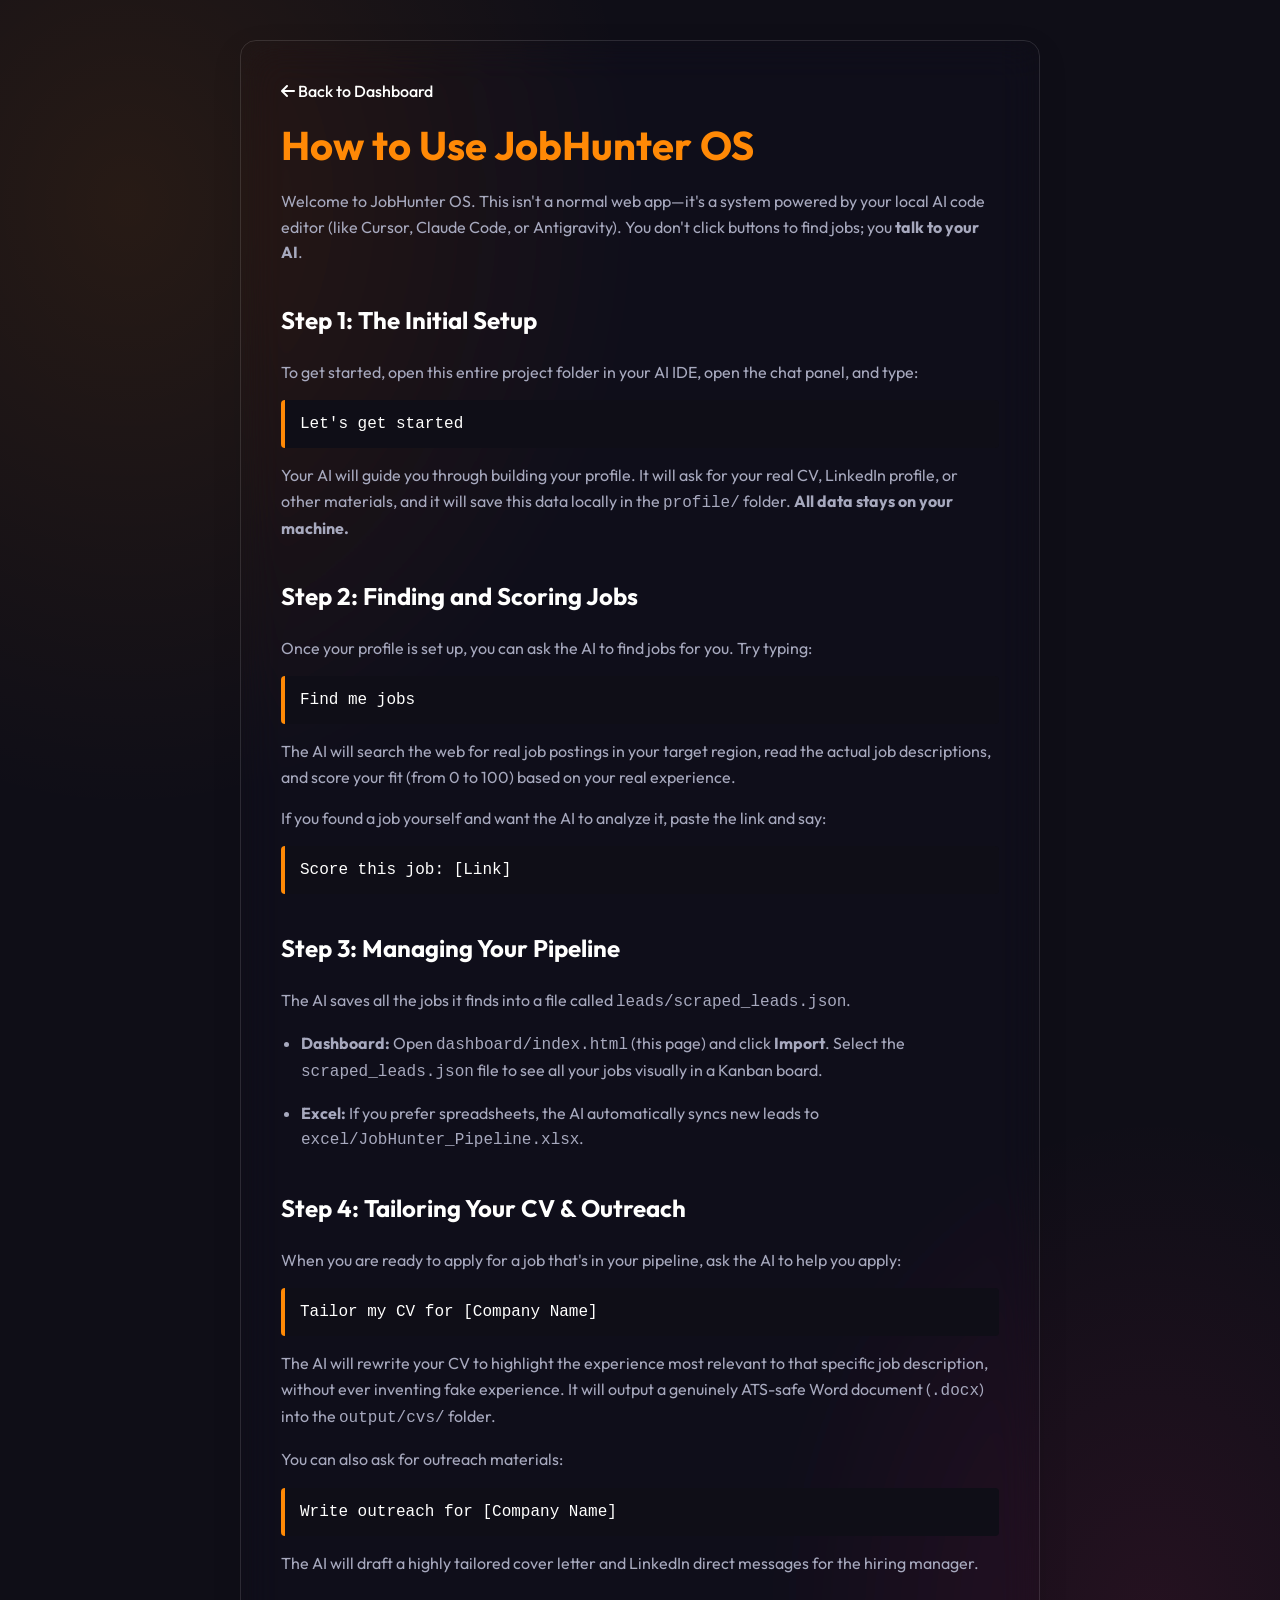
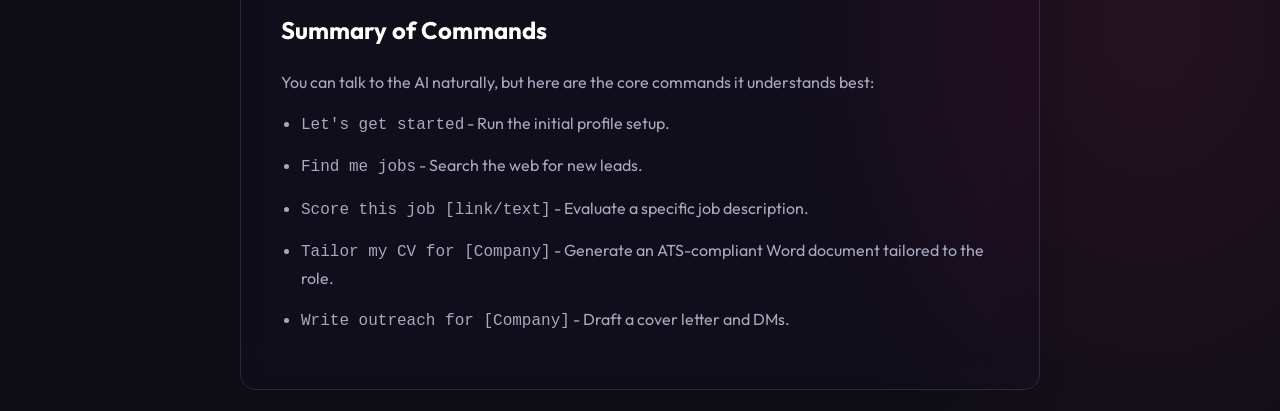
==== dashboard/how-to-use.html @ 2a1f8340 "Add a dedicated HTML how-to-use guide and link it from the dashboard" ====
<!DOCTYPE html>
<html lang="en">
<head>
    <meta charset="UTF-8">
    <meta name="viewport" content="width=device-width, initial-scale=1.0">
    <title>JobHunter OS - How to Use</title>
    <link rel="preconnect" href="https://fonts.googleapis.com">
    <link rel="preconnect" href="https://fonts.gstatic.com" crossorigin>
    <link href="https://fonts.googleapis.com/css2?family=Outfit:wght@300;400;500;600;700;800;900&display=swap" rel="stylesheet">
    <link rel="stylesheet" href="style.css">
    <link rel="stylesheet" href="https://cdnjs.cloudflare.com/ajax/libs/font-awesome/6.4.0/css/all.min.css">
    <style>
        .guide-container {
            max-width: 800px;
            margin: 40px auto;
            padding: 40px;
            background: var(--surface);
            border-radius: var(--radius);
            box-shadow: 0 10px 30px rgba(0,0,0,0.1);
        }
        .guide-container h1 {
            color: var(--accent);
            margin-bottom: 20px;
            font-size: 2.5rem;
        }
        .guide-container h2 {
            margin-top: 40px;
            margin-bottom: 15px;
            border-bottom: 1px solid var(--border);
            padding-bottom: 10px;
        }
        .guide-container p, .guide-container li {
            line-height: 1.6;
            margin-bottom: 15px;
            color: var(--text-dim);
        }
        .guide-container ul {
            padding-left: 20px;
        }
        .command-box {
            background: var(--bg);
            padding: 15px;
            border-left: 4px solid var(--accent);
            border-radius: 4px;
            font-family: monospace;
            margin: 15px 0;
            color: var(--text);
        }
        .back-btn {
            display: inline-block;
            margin-bottom: 20px;
            text-decoration: none;
            color: var(--text);
            font-weight: 500;
        }
        .back-btn:hover {
            color: var(--accent);
        }
    </style>
</head>
<body>
    <div class="guide-container glass">
        <a href="index.html" class="back-btn"><i class="fa-solid fa-arrow-left"></i> Back to Dashboard</a>
        
        <h1>How to Use JobHunter OS</h1>
        <p>Welcome to JobHunter OS. This isn't a normal web app—it's a system powered by your local AI code editor (like Cursor, Claude Code, or Antigravity). You don't click buttons to find jobs; you <strong>talk to your AI</strong>.</p>

        <h2>Step 1: The Initial Setup</h2>
        <p>To get started, open this entire project folder in your AI IDE, open the chat panel, and type:</p>
        <div class="command-box">Let's get started</div>
        <p>Your AI will guide you through building your profile. It will ask for your real CV, LinkedIn profile, or other materials, and it will save this data locally in the <code>profile/</code> folder. <strong>All data stays on your machine.</strong></p>

        <h2>Step 2: Finding and Scoring Jobs</h2>
        <p>Once your profile is set up, you can ask the AI to find jobs for you. Try typing:</p>
        <div class="command-box">Find me jobs</div>
        <p>The AI will search the web for real job postings in your target region, read the actual job descriptions, and score your fit (from 0 to 100) based on your real experience.</p>
        <p>If you found a job yourself and want the AI to analyze it, paste the link and say:</p>
        <div class="command-box">Score this job: [Link]</div>

        <h2>Step 3: Managing Your Pipeline</h2>
        <p>The AI saves all the jobs it finds into a file called <code>leads/scraped_leads.json</code>.</p>
        <ul>
            <li><strong>Dashboard:</strong> Open <code>dashboard/index.html</code> (this page) and click <strong>Import</strong>. Select the <code>scraped_leads.json</code> file to see all your jobs visually in a Kanban board.</li>
            <li><strong>Excel:</strong> If you prefer spreadsheets, the AI automatically syncs new leads to <code>excel/JobHunter_Pipeline.xlsx</code>.</li>
        </ul>

        <h2>Step 4: Tailoring Your CV & Outreach</h2>
        <p>When you are ready to apply for a job that's in your pipeline, ask the AI to help you apply:</p>
        <div class="command-box">Tailor my CV for [Company Name]</div>
        <p>The AI will rewrite your CV to highlight the experience most relevant to that specific job description, without ever inventing fake experience. It will output a genuinely ATS-safe Word document (<code>.docx</code>) into the <code>output/cvs/</code> folder.</p>
        <p>You can also ask for outreach materials:</p>
        <div class="command-box">Write outreach for [Company Name]</div>
        <p>The AI will draft a highly tailored cover letter and LinkedIn direct messages for the hiring manager.</p>

        <h2>Summary of Commands</h2>
        <p>You can talk to the AI naturally, but here are the core commands it understands best:</p>
        <ul>
            <li><code>Let's get started</code> - Run the initial profile setup.</li>
            <li><code>Find me jobs</code> - Search the web for new leads.</li>
            <li><code>Score this job [link/text]</code> - Evaluate a specific job description.</li>
            <li><code>Tailor my CV for [Company]</code> - Generate an ATS-compliant Word document tailored to the role.</li>
            <li><code>Write outreach for [Company]</code> - Draft a cover letter and DMs.</li>
        </ul>
    </div>
</body>
</html>
---- dashboard/style.css ----
/* ── RESET & BASE ───────────────────────────── */
*,*::before,*::after{box-sizing:border-box;margin:0;padding:0}
:root{
  --bg:#0f0e17;
  --bg2:#1f1e29;
  --card:rgba(255,255,255,.05);
  --card-border:rgba(255,255,255,.1);
  --glass:rgba(255,255,255,.05);
  --glass-border:rgba(255,255,255,.12);
  --text:#fffffe;
  --text-dim:#a7a9be;
  --text-muted:#6f7287;
  --accent:#ff8906; /* Vibrant Orange */
  --accent2:#f25f4c; /* Vibrant Red-Orange */
  --accent3:#e53170; /* Vibrant Pink */
  
  --status-scouted:#a7a9be;
  --status-cvready:#f25f4c;
  --status-applied:#ff8906;
  --status-interviewing:#e53170;
  --status-offer:#2cb67d; /* Success Green */
  --status-rejected:#4b4d60;

  --radius:16px;
  --radius-sm:10px;
  --radius-xs:6px;
  --shadow:0 8px 32px rgba(0,0,0,.4);
  --transition:all 0.3s cubic-bezier(0.25, 0.8, 0.25, 1);
}
html{font-size:16px;scroll-behavior:smooth}
body{
  font-family:'Outfit',system-ui,-apple-system,sans-serif;
  background:var(--bg);color:var(--text);
  min-height:100vh;overflow-x:hidden;
  /* Premium dynamic background */
  background-image:
    radial-gradient(ellipse 80% 60% at 10% 10%, rgba(255,137,6,.1) 0%, transparent 50%),
    radial-gradient(ellipse 60% 50% at 90% 80%, rgba(229,49,112,.1) 0%, transparent 50%);
}

/* ── UTILITIES ──────────────────────────────── */
.hidden { display: none !important; }
.w-100 { width: 100%; }
.glass{
  background:var(--glass);
  border:1px solid var(--glass-border);
  border-radius:var(--radius);
  backdrop-filter:blur(20px) saturate(1.4);
  -webkit-backdrop-filter:blur(20px) saturate(1.4);
  box-shadow:var(--shadow);
  transition:var(--transition);
}

/* ── TYPOGRAPHY ─────────────────────────────── */
h1, h2, h3, h4, h5, h6 { font-weight: 700; line-height: 1.2; }
.badge {
  display:inline-block;padding:4px 12px;border-radius:20px;
  font-size:0.8rem;font-weight:600;
  background:rgba(255,137,6,.15); color:var(--accent); border:1px solid rgba(255,137,6,.3);
}

/* ── BUTTONS ────────────────────────────────── */
button {
  font-family: inherit;
  cursor: pointer;
  border: none;
  border-radius: var(--radius-sm);
  padding: 10px 20px;
  font-weight: 600;
  font-size: 0.95rem;
  transition: var(--transition);
  display: inline-flex;
  align-items: center;
  justify-content: center;
  gap: 8px;
}
.btn-primary {
  background: linear-gradient(135deg, var(--accent), var(--accent2));
  color: #fff;
  box-shadow: 0 4px 15px rgba(255,137,6,0.3);
}
.btn-primary:hover {
  transform: translateY(-2px);
  box-shadow: 0 6px 20px rgba(255,137,6,0.4);
}
.btn-secondary {
  background: rgba(255,255,255,0.1);
  color: var(--text);
  border: 1px solid var(--glass-border);
}
.btn-secondary:hover {
  background: rgba(255,255,255,0.15);
}
.btn-icon {
  background: transparent;
  color: var(--text-dim);
  padding: 8px;
  font-size: 1.2rem;
}
.btn-icon:hover { color: var(--text); }

/* ── MODALS ─────────────────────────────────── */
.modal-overlay {
  position: fixed; top:0; left:0; width:100%; height:100%;
  background: rgba(0,0,0,0.6);
  backdrop-filter: blur(5px);
  display: flex; align-items: center; justify-content: center;
  z-index: 1000;
  padding: 20px;
}
.modal-content {
  width: 100%; max-width: 500px;
  padding: 40px;
  animation: slideUp 0.4s cubic-bezier(0.25, 0.8, 0.25, 1);
}
.modal-header {
  display: flex; justify-content: space-between; align-items: center;
  margin-bottom: 20px;
}
@keyframes slideUp {
  from { opacity: 0; transform: translateY(20px); }
  to { opacity: 1; transform: translateY(0); }
}
.modal-content h2 { margin-bottom: 15px; font-size: 1.8rem; }
.modal-content p { color: var(--text-dim); margin-bottom: 30px; line-height: 1.5; }

/* ── FORMS ──────────────────────────────────── */
.form-group { margin-bottom: 20px; }
.form-group label {
  display: block; margin-bottom: 8px; font-weight: 500; font-size: 0.9rem;
  color: var(--text-dim);
}
.form-group input, .form-group select {
  width: 100%;
  padding: 12px 16px;
  background: rgba(0,0,0,0.2);
  border: 1px solid var(--glass-border);
  border-radius: var(--radius-sm);
  color: var(--text);
  font-family: inherit;
  font-size: 1rem;
  transition: var(--transition);
}
.form-group input:focus, .form-group select:focus {
  outline: none;
  border-color: var(--accent);
  box-shadow: 0 0 0 2px rgba(255,137,6,0.2);
}
.form-group select option { background: var(--bg2); color: var(--text); }

/* ── LAYOUT ─────────────────────────────────── */
#app-container {
  display: flex; flex-direction: column; min-height: 100vh;
}
.top-nav {
  display: flex; justify-content: space-between; align-items: center;
  padding: 16px 32px;
  margin: 20px;
  border-radius: 100px;
}
.logo { display: flex; align-items: center; gap: 12px; font-size: 1.2rem; font-weight: 700; }
.icon-accent { color: var(--accent); font-size: 1.5rem; }
.nav-actions { display: flex; align-items: center; gap: 16px; }
.user-profile { display: flex; align-items: center; gap: 10px; font-weight: 500; }
.avatar { 
  width: 36px; height: 36px; border-radius: 50%;
  background: linear-gradient(135deg, var(--accent), var(--accent3));
  display: flex; align-items: center; justify-content: center;
}

.dashboard-content { padding: 0 32px 40px; max-width: 1400px; margin: 0 auto; width: 100%; }

.header-section {
  display: flex; justify-content: space-between; align-items: flex-end;
  margin-bottom: 40px; margin-top: 20px;
}
.header-section h1 { font-size: 2.5rem; margin-bottom: 8px; }

/* ── KPI CARDS ──────────────────────────────── */
.kpi-grid {
  display: grid; grid-template-columns: repeat(auto-fit, minmax(220px, 1fr));
  gap: 20px; margin-bottom: 40px;
}
.kpi { padding: 24px; position: relative; overflow: hidden; }
.kpi::after {
  content: ''; position: absolute; top:0; left:0; right:0; height: 4px;
}
.kpi-total::after { background: var(--text-dim); }
.kpi-applied::after { background: var(--status-applied); }
.kpi-interviewing::after { background: var(--status-interviewing); }
.kpi-offers::after { background: var(--status-offer); }

.kpi-label { font-size: 0.85rem; text-transform: uppercase; letter-spacing: 0.05em; color: var(--text-dim); font-weight: 600; margin-bottom: 8px; }
.kpi-value { font-size: 2.5rem; font-weight: 800; }

/* ── VIEW CONTROLS ──────────────────────────── */
.view-controls { margin-bottom: 24px; display: flex; justify-content: flex-end; }
.view-toggle { display: inline-flex; padding: 4px; border-radius: var(--radius-sm); }
.view-toggle button {
  background: transparent; color: var(--text-dim); padding: 8px 16px; box-shadow: none; border-radius: var(--radius-xs);
}
.view-toggle button.active {
  background: rgba(255,255,255,0.1); color: var(--text);
}
.view-toggle button:hover:not(.active) { color: var(--text); }

/* ── KANBAN BOARD ───────────────────────────── */
.kanban-board {
  display: flex; gap: 20px; overflow-x: auto; padding-bottom: 20px;
  min-height: 500px;
}
.kanban-col {
  flex: 0 0 300px;
  background: rgba(255,255,255,0.02);
  border: 1px solid var(--glass-border);
  border-radius: var(--radius-sm);
  display: flex; flex-direction: column;
}
.col-header {
  padding: 16px; border-bottom: 1px solid var(--glass-border);
  display: flex; justify-content: space-between; align-items: center;
  font-weight: 600;
}
.col-count {
  background: rgba(255,255,255,0.1); padding: 2px 8px; border-radius: 12px; font-size: 0.8rem;
}
.col-body {
  padding: 12px; flex: 1; overflow-y: auto; min-height: 100px;
}
.job-card {
  background: var(--bg2);
  border: 1px solid rgba(255,255,255,0.08);
  border-radius: var(--radius-xs);
  padding: 16px; margin-bottom: 12px;
  cursor: grab;
  transition: transform 0.2s, box-shadow 0.2s;
}
.job-card:active { cursor: grabbing; }
.job-card:hover {
  transform: translateY(-2px); box-shadow: 0 4px 12px rgba(0,0,0,0.3);
}
.job-card-top { display: flex; justify-content: space-between; align-items: flex-start; gap: 8px; margin-bottom: 4px; }
.job-card-company { font-weight: 700; font-size: 1.1rem; }
.job-card-title { color: var(--text-dim); font-size: 0.9rem; margin-bottom: 12px; }
.job-card-meta { display: flex; justify-content: space-between; align-items: center; font-size: 0.8rem; color: var(--text-muted); }
.job-actions { display: flex; gap: 8px; }
.job-actions button { padding: 4px; font-size: 0.9rem; background: transparent; color: var(--text-dim); }
.job-actions button:hover { color: var(--accent2); }

/* ── FIT SCORE BADGES ───────────────────────── */
/* Bands mirror the score-fit skill: >=80 HOT, 70-79 Strong, 60-69 Consider, <60 Low. */
.score-badge {
  display: inline-block; padding: 2px 9px; border-radius: 10px;
  font-size: 0.72rem; font-weight: 700; letter-spacing: 0.02em;
  white-space: nowrap;
}
.score-hot { background: rgba(44,182,125,0.15); color: var(--status-offer); }
.score-strong { background: rgba(255,137,6,0.15); color: var(--accent); }
.score-consider { background: rgba(229,49,112,0.15); color: var(--accent3); }
.score-low { background: rgba(111,114,135,0.15); color: var(--text-muted); }
.score-none { background: transparent; color: var(--text-muted); font-weight: 400; }

/* Column border tops */
.col-scouted { border-top: 3px solid var(--status-scouted); }
.col-cv-ready { border-top: 3px solid var(--status-cvready); }
.col-applied { border-top: 3px solid var(--status-applied); }
.col-interviewing { border-top: 3px solid var(--status-interviewing); }
.col-offer { border-top: 3px solid var(--status-offer); }
.col-rejected { border-top: 3px solid var(--status-rejected); }

/* ── TABLE VIEW ─────────────────────────────── */
.table-view { padding: 24px; overflow-x: auto; }
table { width: 100%; border-collapse: collapse; text-align: left; }
th {
  padding: 16px; border-bottom: 1px solid var(--card-border);
  color: var(--text-dim); font-weight: 600; font-size: 0.9rem;
}
td { padding: 16px; border-bottom: 1px solid rgba(255,255,255,0.03); }
tr:hover td { background: rgba(255,255,255,0.02); }
.status-badge {
  padding: 4px 10px; border-radius: 12px; font-size: 0.8rem; font-weight: 600;
}
/* Generate status badge colors dynamically or statically */
.badge-Scouted { background: rgba(167,169,190,0.15); color: var(--status-scouted); }
.badge-CV-Ready { background: rgba(242,95,76,0.15); color: var(--status-cvready); }
.badge-Applied { background: rgba(255,137,6,0.15); color: var(--status-applied); }
.badge-Interviewing { background: rgba(229,49,112,0.15); color: var(--status-interviewing); }
.badge-Offer { background: rgba(44,182,125,0.15); color: var(--status-offer); }
.badge-Rejected { background: rgba(75,77,96,0.15); color: var(--status-rejected); }

/* Drag and drop ghost */
.sortable-ghost { opacity: 0.4; }

/* ── NOTES TOOLTIP ─────────────────────────── */
.notes-truncated {
  max-width: 180px; white-space: nowrap; overflow: hidden;
  text-overflow: ellipsis; color: var(--text-dim); font-size: 0.85rem;
  cursor: help;
}
.interview-date {
  font-size: 0.75rem; color: var(--accent); font-weight: 600;
  display: flex; align-items: center; gap: 4px; margin-top: 6px;
}

/* ── MOBILE RESPONSIVE ─────────────────────── */
@media (max-width: 1024px) {
  .kanban-col { flex: 0 0 260px; }
}

@media (max-width: 768px) {
  .kpi-grid { grid-template-columns: repeat(2, 1fr); }
  .top-nav { margin: 10px; padding: 12px 20px; border-radius: var(--radius); flex-wrap: wrap; gap: 12px; }
  .nav-actions { flex-wrap: wrap; gap: 10px; }
  .header-section { flex-direction: column; align-items: flex-start; gap: 16px; }
  .header-section h1 { font-size: 1.8rem; }
  .dashboard-content { padding: 0 16px 30px; }
  .table-view { padding: 12px; }
  table { font-size: 0.85rem; }
  th, td { padding: 10px; }
}

@media (max-width: 480px) {
  .kpi-grid { grid-template-columns: 1fr; }
  .kanban-col { flex: 0 0 240px; }
  .modal-content { padding: 24px; max-width: 100%; }
  .header-section h1 { font-size: 1.5rem; }
  .top-nav { padding: 10px 14px; }
  .logo { font-size: 1rem; }
  .logo .icon-accent { font-size: 1.2rem; }
}
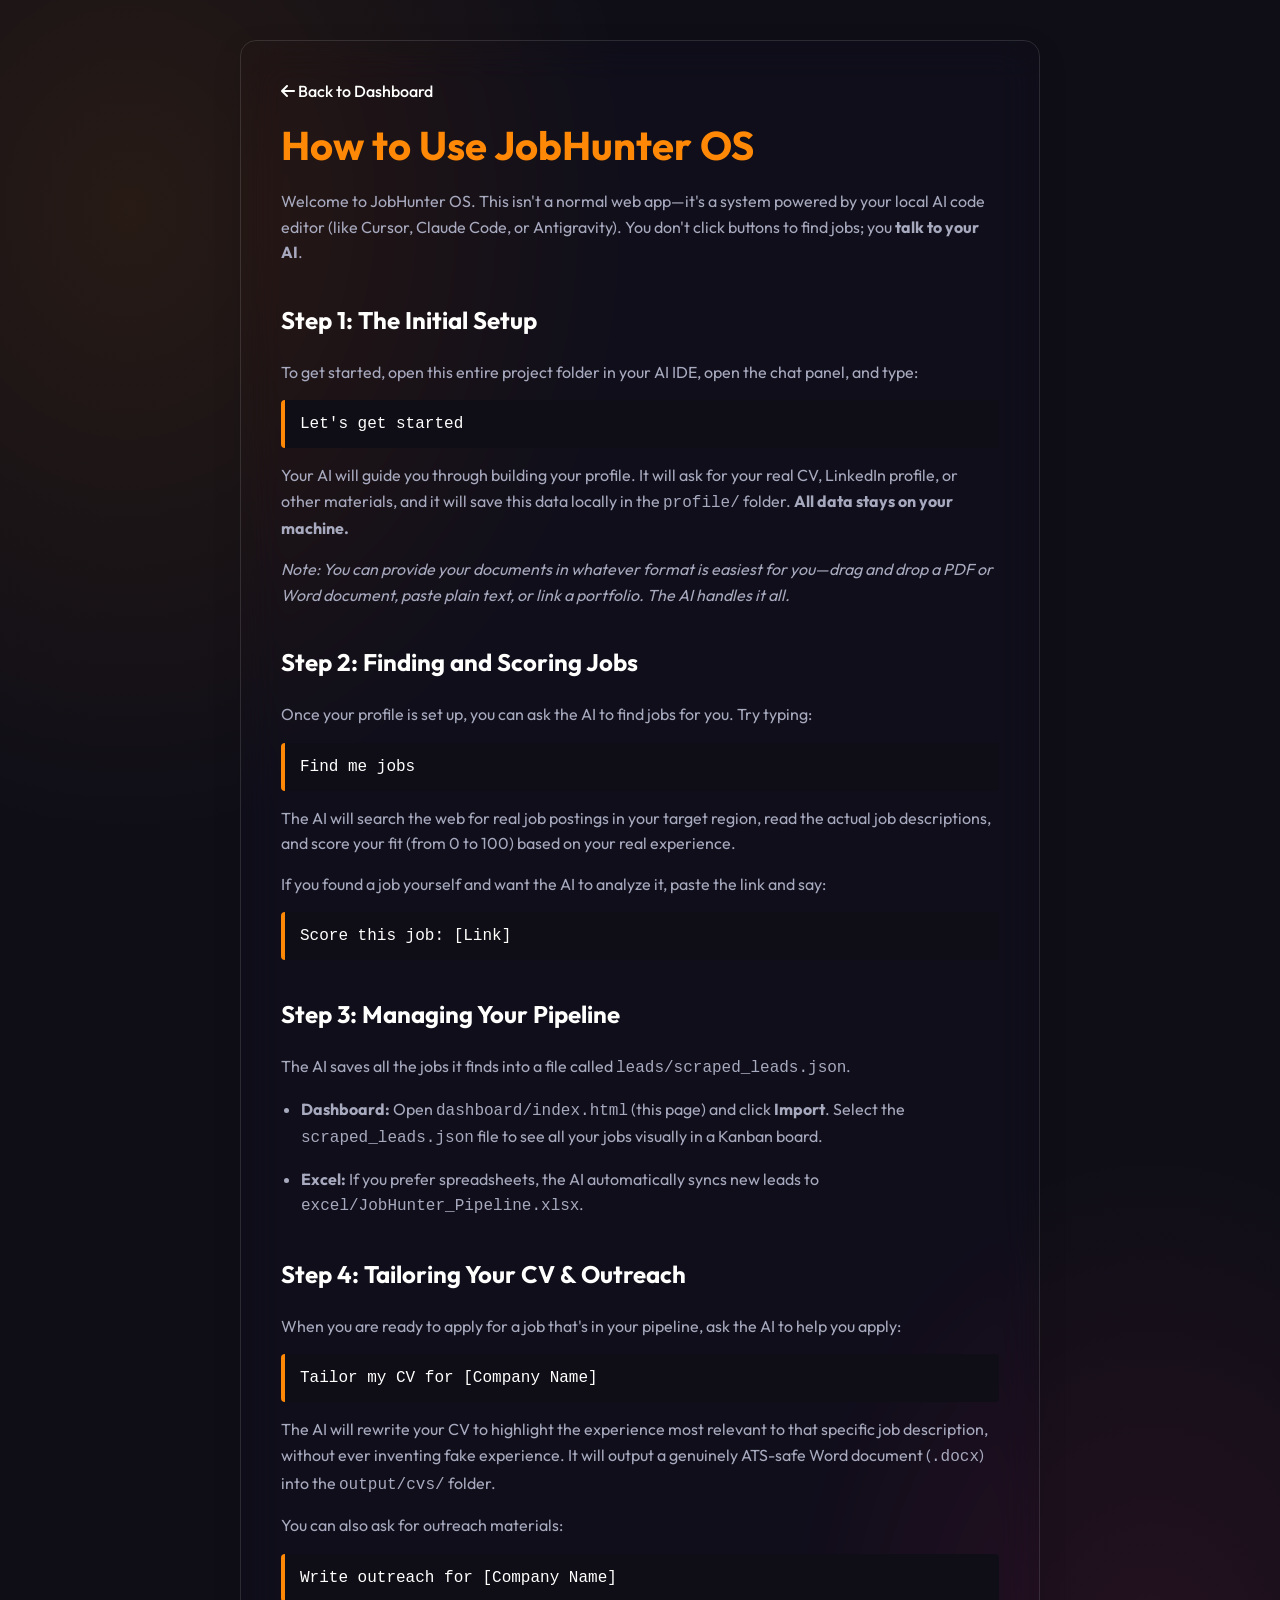
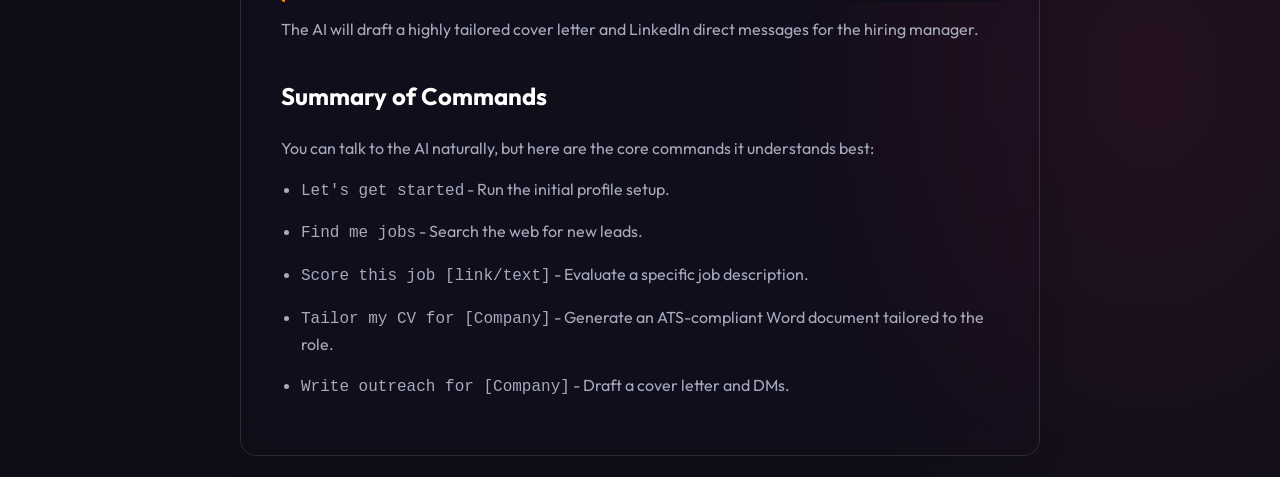
==== commit ff041f22: "Clarify document format flexibility in README and how-to-use guide" ====
--- a/dashboard/how-to-use.html
+++ b/dashboard/how-to-use.html
@@ -69,6 +69,7 @@
         <p>To get started, open this entire project folder in your AI IDE, open the chat panel, and type:</p>
         <div class="command-box">Let's get started</div>
         <p>Your AI will guide you through building your profile. It will ask for your real CV, LinkedIn profile, or other materials, and it will save this data locally in the <code>profile/</code> folder. <strong>All data stays on your machine.</strong></p>
+        <p><em>Note: You can provide your documents in whatever format is easiest for you—drag and drop a PDF or Word document, paste plain text, or link a portfolio. The AI handles it all.</em></p>
 
         <h2>Step 2: Finding and Scoring Jobs</h2>
         <p>Once your profile is set up, you can ask the AI to find jobs for you. Try typing:</p>
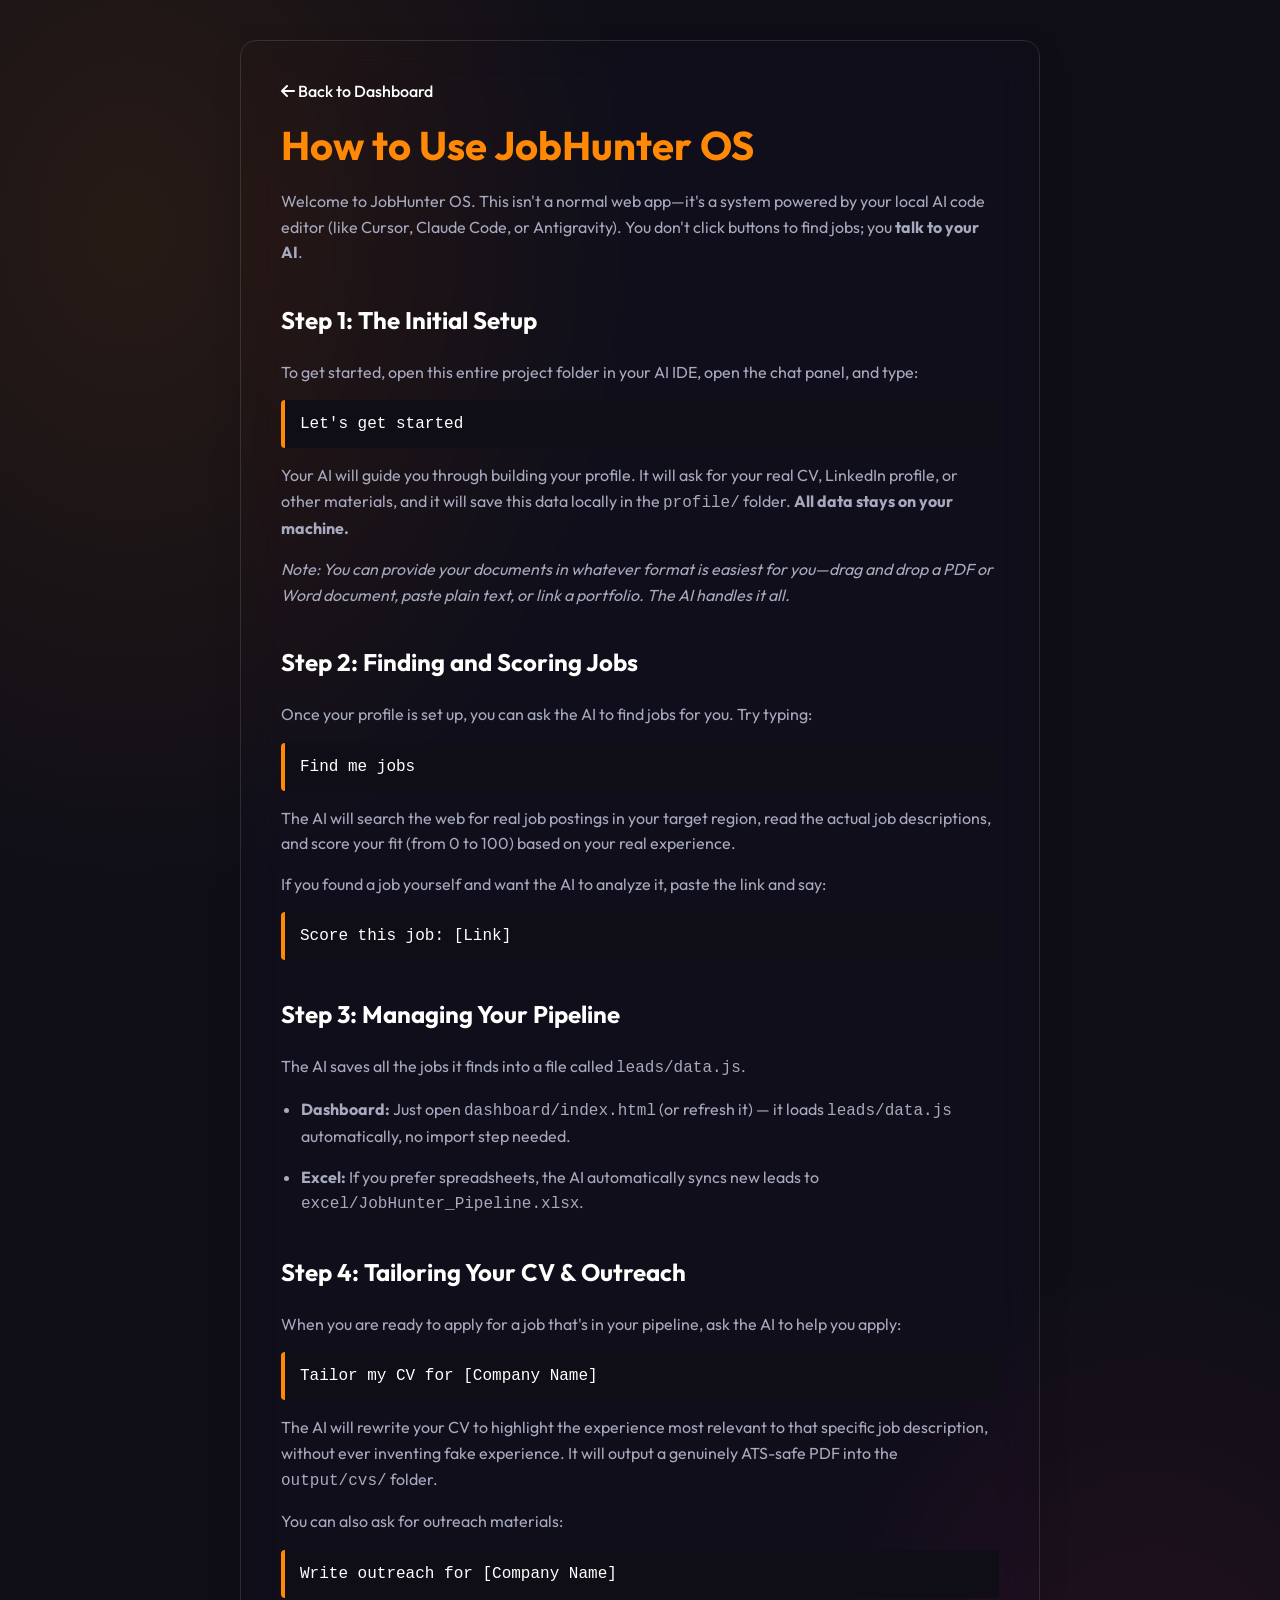
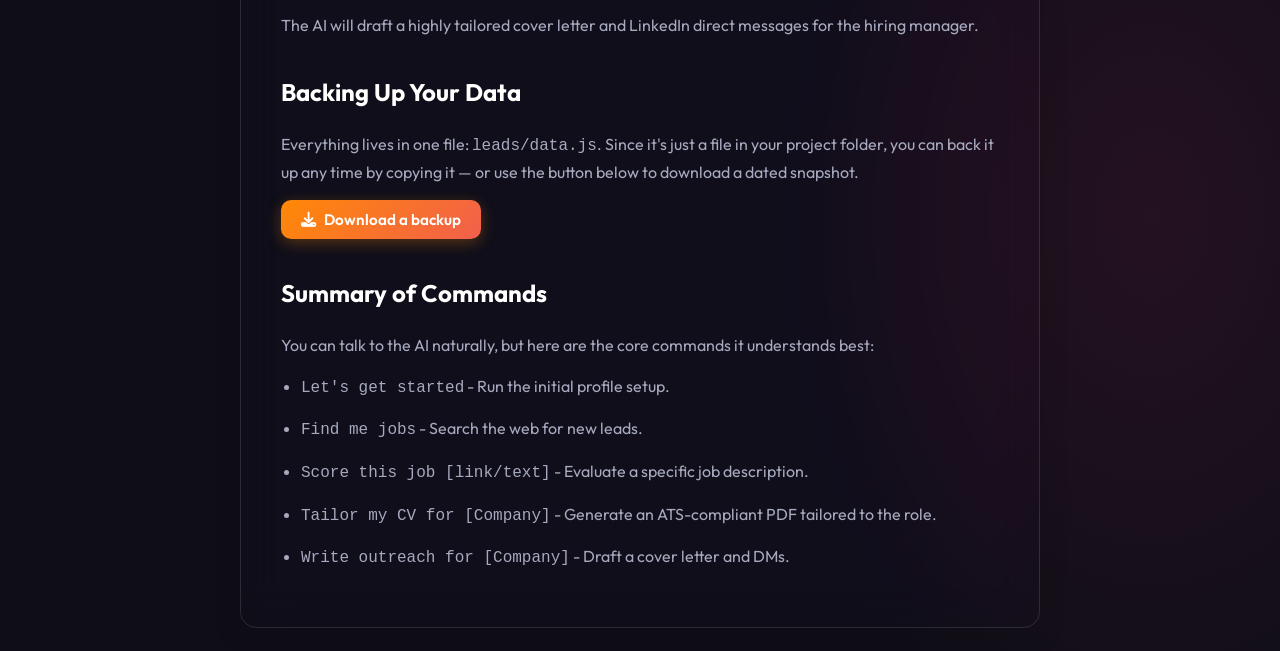
==== commit 1b2b447d: "Implement HTML-to-PDF CV engine, update AI rules and onboarding for clarity, and fix dashboard bugs" ====
--- a/dashboard/how-to-use.html
+++ b/dashboard/how-to-use.html
@@ -9,6 +9,7 @@
     <link href="https://fonts.googleapis.com/css2?family=Outfit:wght@300;400;500;600;700;800;900&display=swap" rel="stylesheet">
     <link rel="stylesheet" href="style.css">
     <link rel="stylesheet" href="https://cdnjs.cloudflare.com/ajax/libs/font-awesome/6.4.0/css/all.min.css">
+    <script src="../leads/data.js"></script>
     <style>
         .guide-container {
             max-width: 800px;
@@ -79,19 +80,23 @@
         <div class="command-box">Score this job: [Link]</div>
 
         <h2>Step 3: Managing Your Pipeline</h2>
-        <p>The AI saves all the jobs it finds into a file called <code>leads/scraped_leads.json</code>.</p>
+        <p>The AI saves all the jobs it finds into a file called <code>leads/data.js</code>.</p>
         <ul>
-            <li><strong>Dashboard:</strong> Open <code>dashboard/index.html</code> (this page) and click <strong>Import</strong>. Select the <code>scraped_leads.json</code> file to see all your jobs visually in a Kanban board.</li>
+            <li><strong>Dashboard:</strong> Just open <code>dashboard/index.html</code> (or refresh it) — it loads <code>leads/data.js</code> automatically, no import step needed.</li>
             <li><strong>Excel:</strong> If you prefer spreadsheets, the AI automatically syncs new leads to <code>excel/JobHunter_Pipeline.xlsx</code>.</li>
         </ul>
 
         <h2>Step 4: Tailoring Your CV & Outreach</h2>
         <p>When you are ready to apply for a job that's in your pipeline, ask the AI to help you apply:</p>
         <div class="command-box">Tailor my CV for [Company Name]</div>
-        <p>The AI will rewrite your CV to highlight the experience most relevant to that specific job description, without ever inventing fake experience. It will output a genuinely ATS-safe Word document (<code>.docx</code>) into the <code>output/cvs/</code> folder.</p>
+        <p>The AI will rewrite your CV to highlight the experience most relevant to that specific job description, without ever inventing fake experience. It will output a genuinely ATS-safe PDF into the <code>output/cvs/</code> folder.</p>
         <p>You can also ask for outreach materials:</p>
         <div class="command-box">Write outreach for [Company Name]</div>
         <p>The AI will draft a highly tailored cover letter and LinkedIn direct messages for the hiring manager.</p>
+
+        <h2>Backing Up Your Data</h2>
+        <p>Everything lives in one file: <code>leads/data.js</code>. Since it's just a file in your project folder, you can back it up any time by copying it — or use the button below to download a dated snapshot.</p>
+        <button id="btn-backup" class="btn-primary" style="border:none; cursor:pointer;"><i class="fa-solid fa-download"></i> Download a backup</button>
 
         <h2>Summary of Commands</h2>
         <p>You can talk to the AI naturally, but here are the core commands it understands best:</p>
@@ -99,9 +104,30 @@
             <li><code>Let's get started</code> - Run the initial profile setup.</li>
             <li><code>Find me jobs</code> - Search the web for new leads.</li>
             <li><code>Score this job [link/text]</code> - Evaluate a specific job description.</li>
-            <li><code>Tailor my CV for [Company]</code> - Generate an ATS-compliant Word document tailored to the role.</li>
+            <li><code>Tailor my CV for [Company]</code> - Generate an ATS-compliant PDF tailored to the role.</li>
             <li><code>Write outreach for [Company]</code> - Draft a cover letter and DMs.</li>
         </ul>
     </div>
+    <script>
+        var backupBtn = document.getElementById('btn-backup');
+        if (backupBtn) {
+            backupBtn.addEventListener('click', function () {
+                if (typeof window.JOBHUNTER_DATA === 'undefined') {
+                    alert("No data found yet — leads/data.js hasn't been created by your AI agent yet.");
+                    return;
+                }
+                var blob = new Blob([JSON.stringify(window.JOBHUNTER_DATA, null, 2)], { type: 'application/json' });
+                var url = URL.createObjectURL(blob);
+                var a = document.createElement('a');
+                var date = new Date().toISOString().slice(0, 10);
+                a.href = url;
+                a.download = 'jobhunter-backup-' + date + '.json';
+                document.body.appendChild(a);
+                a.click();
+                a.remove();
+                URL.revokeObjectURL(url);
+            });
+        }
+    </script>
 </body>
 </html>
